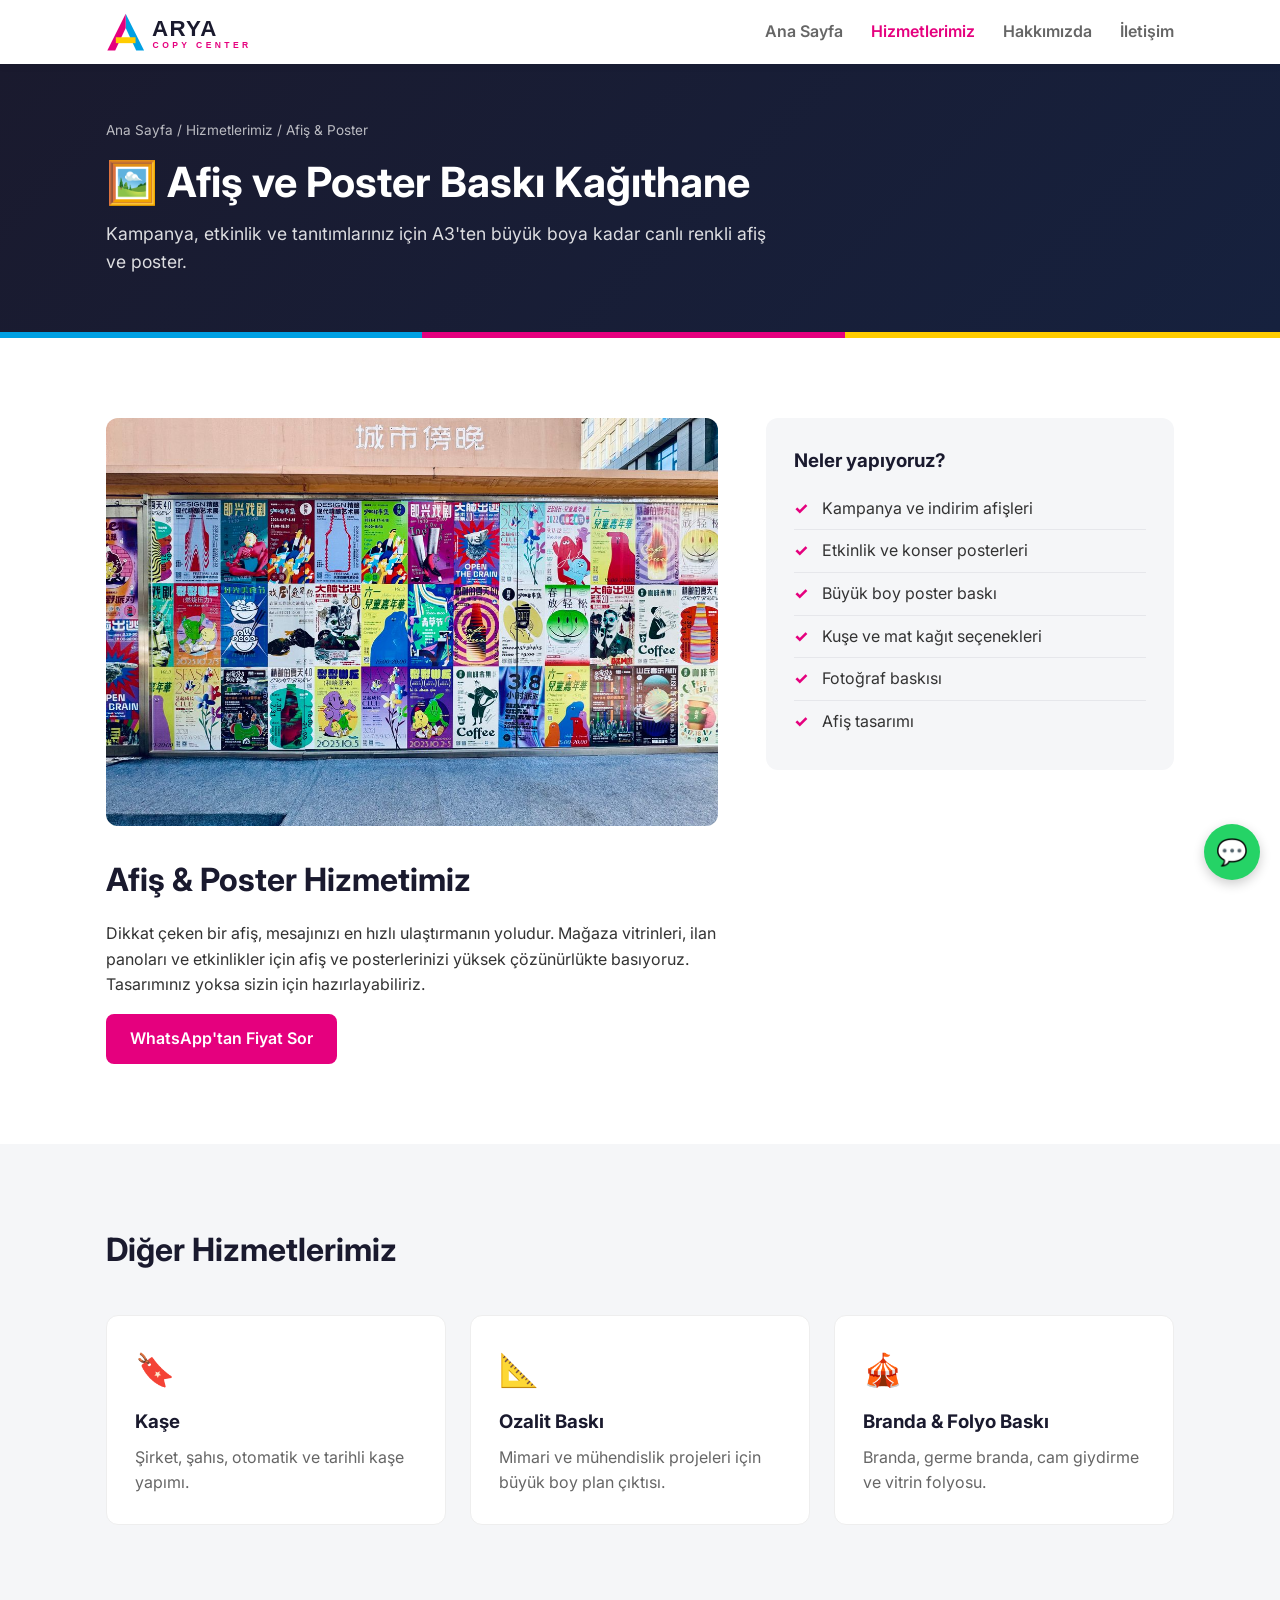
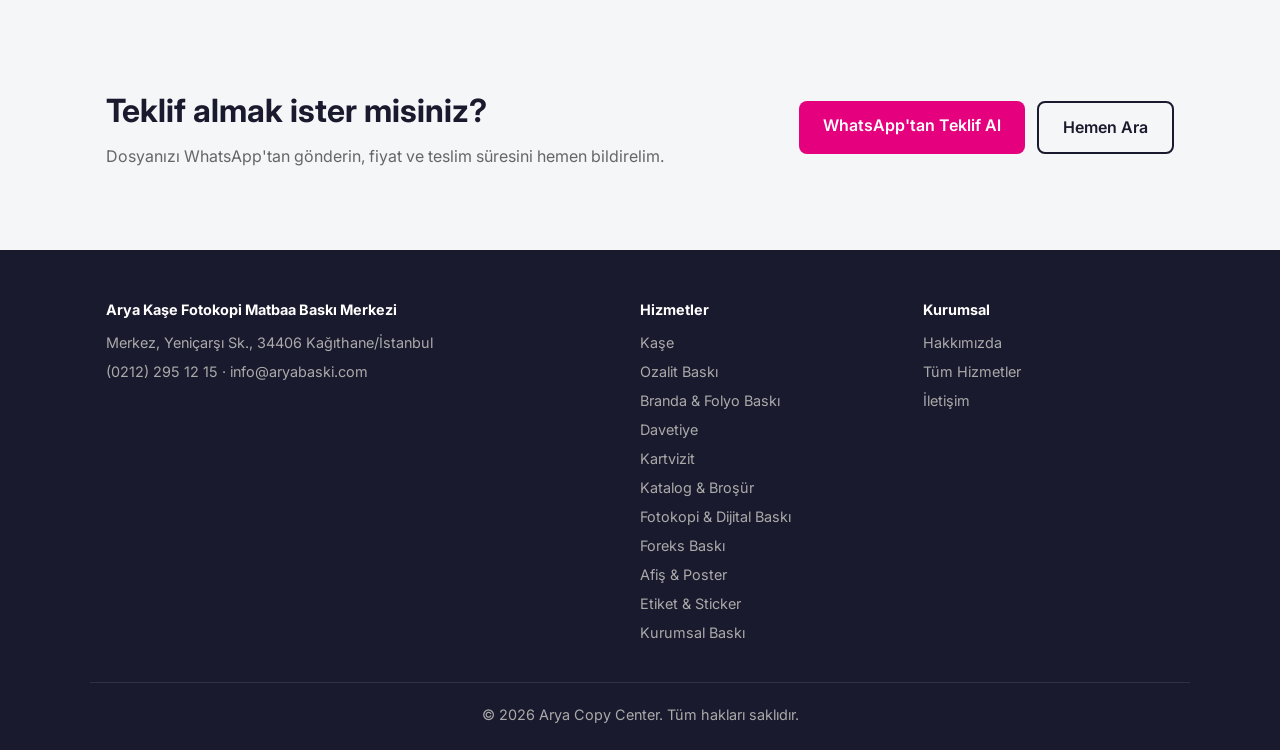
==== afis-poster.html @ 952efda9 "Tüm hizmetlere detay sayfası ve fotoğraf eklendi Co-Authored-By: Claude Opus 5.5 <noreply@anthropic." ====
<!doctype html>
<html lang="tr">
<head>
  <meta charset="utf-8">
  <meta name="viewport" content="width=device-width, initial-scale=1">
  <title>Afiş ve Poster Baskı Kağıthane | Arya Kaşe Fotokopi Matbaa Baskı Merkezi</title>
  <meta name="description" content="Kampanya, etkinlik ve tanıtımlarınız için A3'ten büyük boya kadar canlı renkli afiş ve poster. ☎ 0212 295 12 15">
  <link rel="canonical" href="https://aryacopy.com/afis-poster">
  <meta property="og:type" content="website">
  <meta property="og:locale" content="tr_TR">
  <meta property="og:site_name" content="Arya Kaşe Fotokopi Matbaa Baskı Merkezi">
  <meta property="og:title" content="Afiş ve Poster Baskı Kağıthane | Arya Kaşe Fotokopi Matbaa Baskı Merkezi">
  <meta property="og:description" content="Kampanya, etkinlik ve tanıtımlarınız için A3'ten büyük boya kadar canlı renkli afiş ve poster. ☎ 0212 295 12 15">
  <meta property="og:url" content="https://aryacopy.com/afis-poster">
  <meta property="og:image" content="https://aryacopy.com/img/hizmet/afis-poster.jpg">
  <link rel="preconnect" href="https://fonts.googleapis.com">
  <link href="https://fonts.googleapis.com/css2?family=Inter:wght@400;600;800&display=swap" rel="stylesheet">
  <link rel="icon" href="/img/favicon.svg" type="image/svg+xml">
  <link rel="stylesheet" href="/style.css">
  <script type="application/ld+json">{"@context": "https://schema.org", "@type": "Service", "name": "Afiş ve Poster Baskı Kağıthane", "serviceType": "Afiş & Poster", "description": "Kampanya, etkinlik ve tanıtımlarınız için A3'ten büyük boya kadar canlı renkli afiş ve poster.", "areaServed": "Kağıthane, İstanbul", "image": "https://aryacopy.com/img/hizmet/afis-poster.jpg", "provider": {"@type": "LocalBusiness", "name": "Arya Copy Center", "url": "https://aryacopy.com/", "telephone": "+90-212-295-12-15"}}</script>
  <script type="application/ld+json">{"@context": "https://schema.org", "@type": "BreadcrumbList", "itemListElement": [{"@type": "ListItem", "position": 1, "name": "Ana Sayfa", "item": "https://aryacopy.com/"}, {"@type": "ListItem", "position": 2, "name": "Hizmetlerimiz", "item": "https://aryacopy.com/hizmetler"}, {"@type": "ListItem", "position": 3, "name": "Afiş & Poster", "item": "https://aryacopy.com/afis-poster"}]}</script>
</head>
<body>

  <header class="nav">
    <div class="container nav-inner">
      <a href="/" class="logo"><img src="/img/logo.svg" alt="Arya Kaşe Fotokopi Matbaa Baskı Merkezi" width="210" height="45"></a>
      <nav>
        <a href="/">Ana Sayfa</a>
        <a href="/hizmetler" class="active">Hizmetlerimiz</a>
        <a href="/hakkimizda">Hakkımızda</a>
        <a href="/iletisim">İletişim</a>
      </nav>
    </div>
  </header>

  <section class="page-hero">
    <div class="container">
      <nav class="crumbs"><a href="/">Ana Sayfa</a> / <a href="/hizmetler">Hizmetlerimiz</a> / <span>Afiş & Poster</span></nav>
      <h1>🖼️ Afiş ve Poster Baskı Kağıthane</h1>
      <p>Kampanya, etkinlik ve tanıtımlarınız için A3'ten büyük boya kadar canlı renkli afiş ve poster.</p>
    </div>
  </section>

  <section class="section">
    <div class="container detail">
      <div class="prose">
        <img class="detail-img" src="/img/hizmet/afis-poster.jpg" alt="Afiş ve Poster Baskı Kağıthane" width="1200" height="800">
        <h2>Afiş & Poster Hizmetimiz</h2>
        <p>Dikkat çeken bir afiş, mesajınızı en hızlı ulaştırmanın yoludur. Mağaza vitrinleri, ilan panoları ve etkinlikler için afiş ve posterlerinizi yüksek çözünürlükte basıyoruz. Tasarımınız yoksa sizin için hazırlayabiliriz.</p>
        <a class="btn btn-primary" href="https://wa.me/902122951215?text=Merhaba%2C%20baski%20icin%20teklif%20almak%20istiyorum." target="_blank" rel="noopener">WhatsApp'tan Fiyat Sor</a>
      </div>
      <div class="checklist">
        <h3>Neler yapıyoruz?</h3>
        <ul>
          <li>Kampanya ve indirim afişleri</li>
          <li>Etkinlik ve konser posterleri</li>
          <li>Büyük boy poster baskı</li>
          <li>Kuşe ve mat kağıt seçenekleri</li>
          <li>Fotoğraf baskısı</li>
          <li>Afiş tasarımı</li>
        </ul>
      </div>
    </div>
  </section>

  <section class="section section-alt">
    <div class="container">
      <h2>Diğer Hizmetlerimiz</h2>
      <div class="grid">
        <a class="card card-link" href="/kase"><div class="icon">🔖</div><h3>Kaşe</h3><p>Şirket, şahıs, otomatik ve tarihli kaşe yapımı.</p></a>
        <a class="card card-link" href="/ozalit-baski"><div class="icon">📐</div><h3>Ozalit Baskı</h3><p>Mimari ve mühendislik projeleri için büyük boy plan çıktısı.</p></a>
        <a class="card card-link" href="/branda-folyo-baski"><div class="icon">🎪</div><h3>Branda & Folyo Baskı</h3><p>Branda, germe branda, cam giydirme ve vitrin folyosu.</p></a>
      </div>
    </div>
  </section>

  <section class="section cta">
    <div class="container cta-inner">
      <div>
        <h2>Teklif almak ister misiniz?</h2>
        <p>Dosyanızı WhatsApp'tan gönderin, fiyat ve teslim süresini hemen bildirelim.</p>
      </div>
      <div class="hero-buttons">
        <a class="btn btn-primary" href="https://wa.me/902122951215?text=Merhaba%2C%20baski%20icin%20teklif%20almak%20istiyorum." target="_blank" rel="noopener">WhatsApp'tan Teklif Al</a>
        <a class="btn btn-outline-dark" href="tel:+902122951215">Hemen Ara</a>
      </div>
    </div>
  </section>

  <footer class="footer">
    <div class="container footer-grid">
      <div>
        <strong>Arya Kaşe Fotokopi Matbaa Baskı Merkezi</strong>
        <p>Merkez, Yeniçarşı Sk., 34406 Kağıthane/İstanbul</p>
        <p><a href="tel:+902122951215">(0212) 295 12 15</a> · <a href="mailto:info@aryabaski.com">info@aryabaski.com</a></p>
      </div>
      <div>
        <strong>Hizmetler</strong>
        <ul>
          <li><a href="/kase">Kaşe</a></li>
          <li><a href="/ozalit-baski">Ozalit Baskı</a></li>
          <li><a href="/branda-folyo-baski">Branda & Folyo Baskı</a></li>
          <li><a href="/davetiye">Davetiye</a></li>
          <li><a href="/kartvizit">Kartvizit</a></li>
          <li><a href="/katalog-brosur">Katalog & Broşür</a></li>
          <li><a href="/fotokopi-dijital-baski">Fotokopi & Dijital Baskı</a></li>
          <li><a href="/foreks-baski">Foreks Baskı</a></li>
          <li><a href="/afis-poster">Afiş & Poster</a></li>
          <li><a href="/etiket-sticker">Etiket & Sticker</a></li>
          <li><a href="/kurumsal-baski">Kurumsal Baskı</a></li>
        </ul>
      </div>
      <div>
        <strong>Kurumsal</strong>
        <ul>
          <li><a href="/hakkimizda">Hakkımızda</a></li>
          <li><a href="/hizmetler">Tüm Hizmetler</a></li>
          <li><a href="/iletisim">İletişim</a></li>
        </ul>
      </div>
    </div>
    <div class="container footer-copy">© <span id="yil"></span> Arya Copy Center. Tüm hakları saklıdır.</div>
  </footer>

  <a class="wa-float" href="https://wa.me/902122951215" target="_blank" rel="noopener" aria-label="WhatsApp">💬</a>

  <script>document.getElementById('yil').textContent = new Date().getFullYear();</script>
</body>
</html>
---- style.css ----
:root {
  --primary: #e5007e;
  --cyan: #00a0e3;
  --yellow: #ffcc00;
  --dark: #1a1a2e;
  --text: #333;
  --muted: #666;
  --bg-alt: #f5f6f8;
  --radius: 12px;
}

* { box-sizing: border-box; margin: 0; padding: 0; }
html { scroll-behavior: smooth; }
body { font-family: 'Inter', system-ui, sans-serif; color: var(--text); line-height: 1.6; background: #fff; }
a { color: inherit; }
.container { max-width: 1100px; margin: 0 auto; padding: 0 16px; }

/* Üst menü */
.nav { position: sticky; top: 0; background: #fff; box-shadow: 0 2px 8px rgba(0,0,0,.06); z-index: 10; }
.nav-inner { display: flex; justify-content: space-between; align-items: center; height: 64px; }
.logo img { display: block; height: 42px; width: auto; }
.nav nav a { margin-left: 24px; text-decoration: none; font-weight: 600; color: var(--muted); }
.nav nav a:hover, .nav nav a.active { color: var(--primary); }

/* Giriş */
.hero { background: linear-gradient(90deg, rgba(26,26,46,.92) 0%, rgba(26,26,46,.7) 55%, rgba(26,26,46,.35) 100%), url(img/hero.jpg) center/cover; color: #fff; padding: 96px 0; }
.hero h1 { font-size: clamp(2rem, 5vw, 3.2rem); line-height: 1.15; margin-bottom: 16px; }
.hero p { font-size: 1.15rem; opacity: .85; max-width: 560px; margin-bottom: 32px; }
.hero-buttons { display: flex; gap: 12px; flex-wrap: wrap; }

.btn { display: inline-block; padding: 12px 24px; border-radius: 8px; font-weight: 600; text-decoration: none; transition: .2s; }
.btn-primary { background: var(--primary); color: #fff; }
.btn-primary:hover { background: #b80065; }
.btn-outline { border: 2px solid #fff; color: #fff; }
.btn-outline:hover { background: #fff; color: var(--dark); }

/* Bölümler */
.section { padding: 80px 0; }
.section-alt { background: var(--bg-alt); }
.section h2 { font-size: 2rem; margin-bottom: 40px; color: var(--dark); }

.grid { display: grid; grid-template-columns: repeat(auto-fit, minmax(240px, 1fr)); gap: 24px; }
.card { background: #fff; border: 1px solid #eee; border-radius: var(--radius); padding: 28px; transition: .2s; }
.card:hover { transform: translateY(-4px); box-shadow: 0 8px 24px rgba(0,0,0,.08); }
.card .icon { font-size: 2rem; margin-bottom: 12px; }
.card h3, .feature h3 { margin-bottom: 8px; color: var(--dark); }
.card p, .feature p { color: var(--muted); }
.feature { background: #fff; border-radius: var(--radius); padding: 28px; }

/* İletişim */
.contact { display: grid; grid-template-columns: 1fr 1fr; gap: 40px; align-items: start; }
.contact p { margin-bottom: 12px; }
.contact .btn { margin-top: 12px; }
.map iframe, .map-placeholder { width: 100%; height: 320px; border: 0; border-radius: var(--radius); }
.map-placeholder { background: var(--bg-alt); display: flex; align-items: center; justify-content: center; color: var(--muted); }

/* Galeri */
.gallery { display: grid; grid-template-columns: repeat(auto-fit, minmax(240px, 1fr)); gap: 16px; }
.gallery figure { position: relative; margin: 0; border-radius: var(--radius); overflow: hidden; }
.gallery img { width: 100%; height: 260px; object-fit: cover; display: block; transition: transform .3s; }
.gallery figure:hover img { transform: scale(1.04); }
.gallery figcaption { position: absolute; left: 0; right: 0; bottom: 0; padding: 32px 16px 14px; color: #fff; font-weight: 600; background: linear-gradient(transparent, rgba(26,26,46,.85)); }

/* CMYK şerit */
.hero { border-bottom: 6px solid; border-image: linear-gradient(90deg, var(--cyan) 0 33%, var(--primary) 33% 66%, var(--yellow) 66%) 1; }

.footer { background: var(--dark); color: #aaa; padding: 48px 0 24px; font-size: .9rem; }
.footer a { text-decoration: none; }
.footer a:hover { color: #fff; }
.footer strong { color: #fff; display: block; margin-bottom: 10px; }
.footer p { margin-bottom: 6px; }
.footer ul { list-style: none; }
.footer li { margin-bottom: 6px; }
.footer-grid { display: grid; grid-template-columns: 2fr 1fr 1fr; gap: 32px; }
.footer-copy { border-top: 1px solid rgba(255,255,255,.1); margin-top: 32px; padding-top: 20px; text-align: center; }

/* Giriş üst yazı */
.eyebrow { font-size: .85rem !important; font-weight: 600; letter-spacing: 2px; text-transform: uppercase; color: var(--yellow); opacity: 1 !important; margin-bottom: 12px !important; }

/* Tıklanabilir hizmet kartı */
.card-link { display: block; text-decoration: none; color: inherit; }
.card-link .more { display: inline-block; margin-top: 12px; color: var(--primary); font-weight: 600; font-size: .9rem; }

/* Alt sayfa başlığı */
.page-hero { background: linear-gradient(135deg, var(--dark), #16213e); color: #fff; padding: 56px 0; border-bottom: 6px solid; border-image: linear-gradient(90deg, var(--cyan) 0 33%, var(--primary) 33% 66%, var(--yellow) 66%) 1; }
.page-hero h1 { font-size: clamp(1.8rem, 4vw, 2.6rem); line-height: 1.2; margin-bottom: 12px; }
.page-hero p { opacity: .85; max-width: 680px; font-size: 1.1rem; }
.crumbs { font-size: .85rem; opacity: .7; margin-bottom: 16px; }
.crumbs a { text-decoration: none; }
.crumbs a:hover { text-decoration: underline; }

/* Detay sayfası */
.prose p { margin-bottom: 16px; max-width: 720px; }
.prose h2 { margin-bottom: 16px !important; }
.prose .grid { margin-top: 32px; }
.detail { display: grid; grid-template-columns: 3fr 2fr; gap: 48px; align-items: start; }
.checklist { background: var(--bg-alt); border-radius: var(--radius); padding: 28px; }
.checklist h3 { margin-bottom: 12px; color: var(--dark); }
.checklist ul { list-style: none; }
.checklist li { padding: 8px 0 8px 28px; position: relative; border-bottom: 1px solid #e6e7eb; }
.checklist li:last-child { border-bottom: 0; }
.checklist li::before { content: "✓"; position: absolute; left: 0; color: var(--primary); font-weight: 800; }

/* Teklif bandı */
.cta { background: var(--bg-alt); }
.cta-inner { display: flex; justify-content: space-between; align-items: center; gap: 24px; flex-wrap: wrap; }
.cta h2 { margin-bottom: 8px !important; }
.cta p { color: var(--muted); }
.btn-outline-dark { border: 2px solid var(--dark); color: var(--dark); }
.btn-outline-dark:hover { background: var(--dark); color: #fff; }

/* Sabit WhatsApp butonu */
.wa-float { position: fixed; right: 20px; bottom: 20px; width: 56px; height: 56px; border-radius: 50%; background: #25d366; display: flex; align-items: center; justify-content: center; font-size: 1.6rem; text-decoration: none; box-shadow: 0 4px 12px rgba(0,0,0,.2); }

/* Mobil */
@media (max-width: 720px) {
  .nav-inner { flex-direction: column; height: auto; padding: 10px 16px; gap: 6px; }
  .nav nav { display: flex; gap: 16px; overflow-x: auto; max-width: 100%; }
  .nav nav a { margin-left: 0; white-space: nowrap; font-size: .9rem; }
  .footer-grid, .detail { grid-template-columns: 1fr; }
  .hero { padding: 64px 0; }
  .contact { grid-template-columns: 1fr; }
  .section { padding: 56px 0; }
}

/* Hizmet fotoğrafı */
.detail-img { width: 100%; height: auto; aspect-ratio: 3 / 2; object-fit: cover; border-radius: var(--radius); margin-bottom: 28px; display: block; }
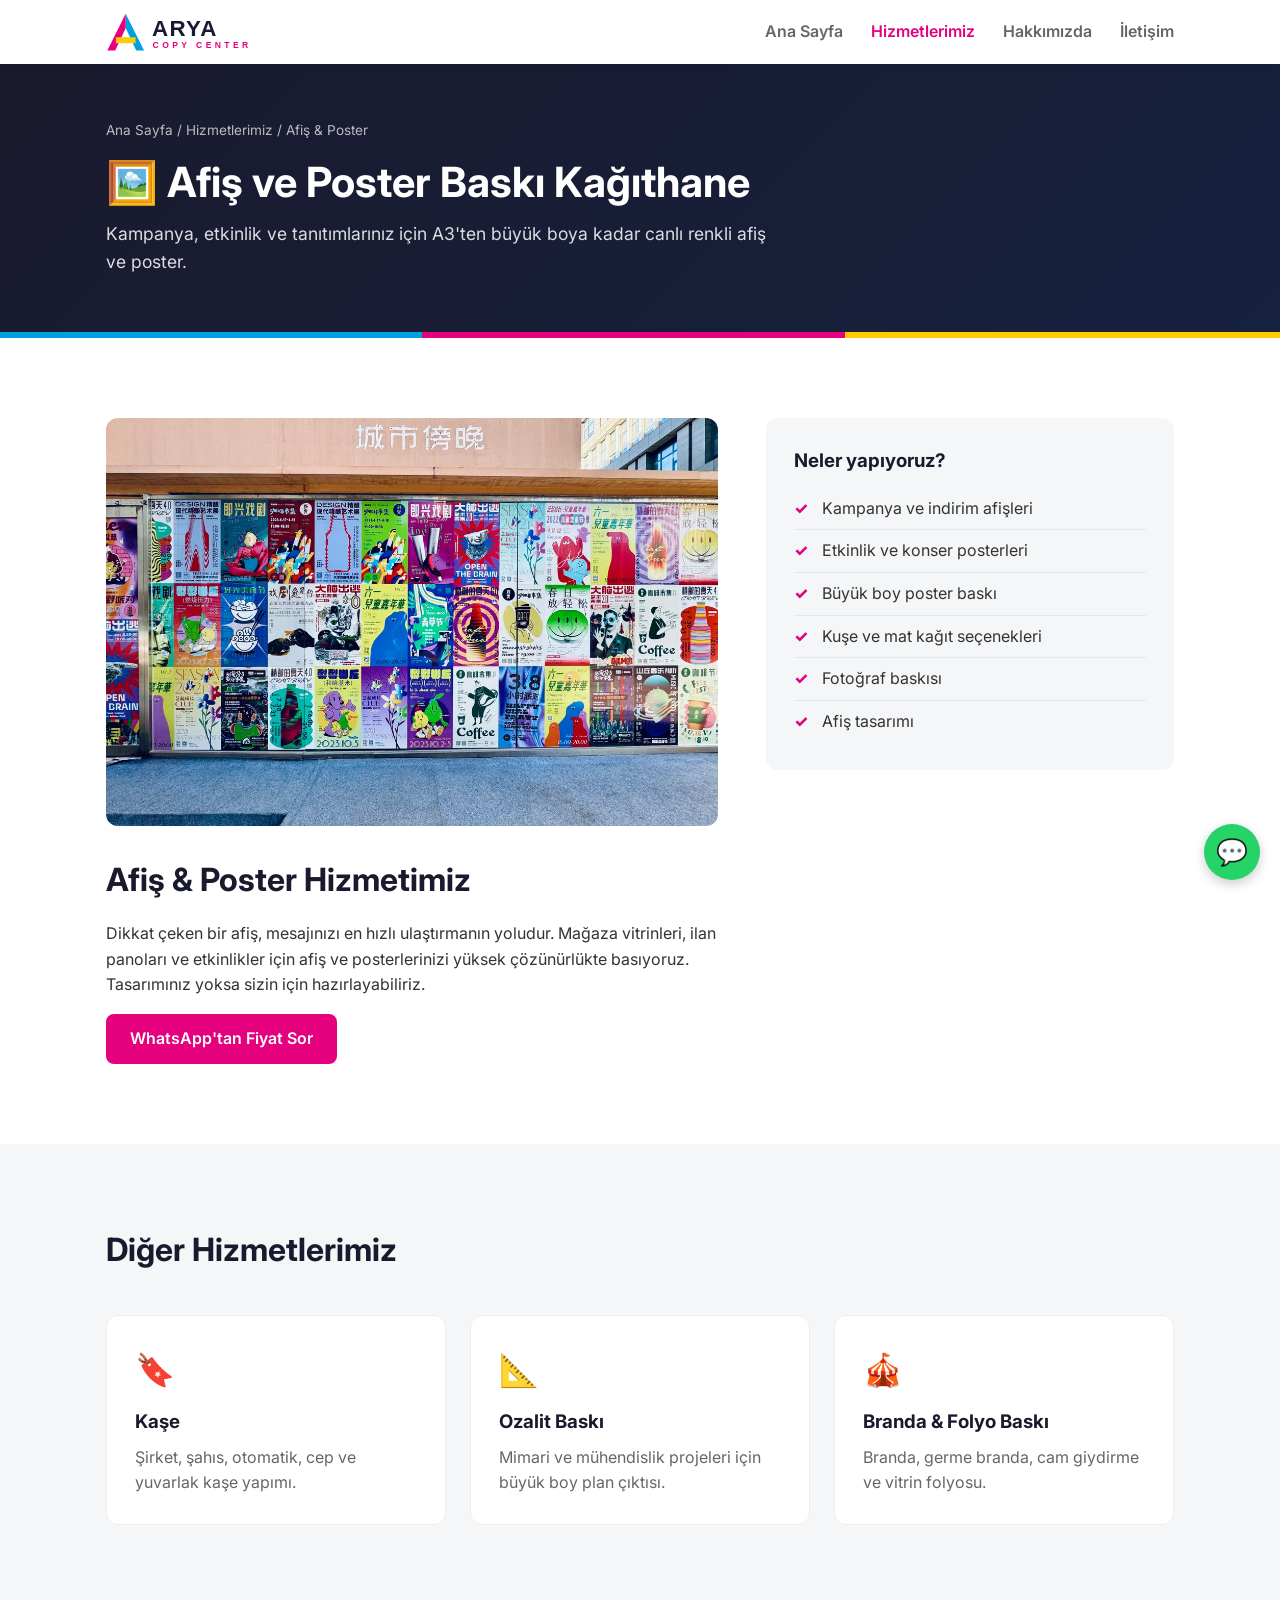
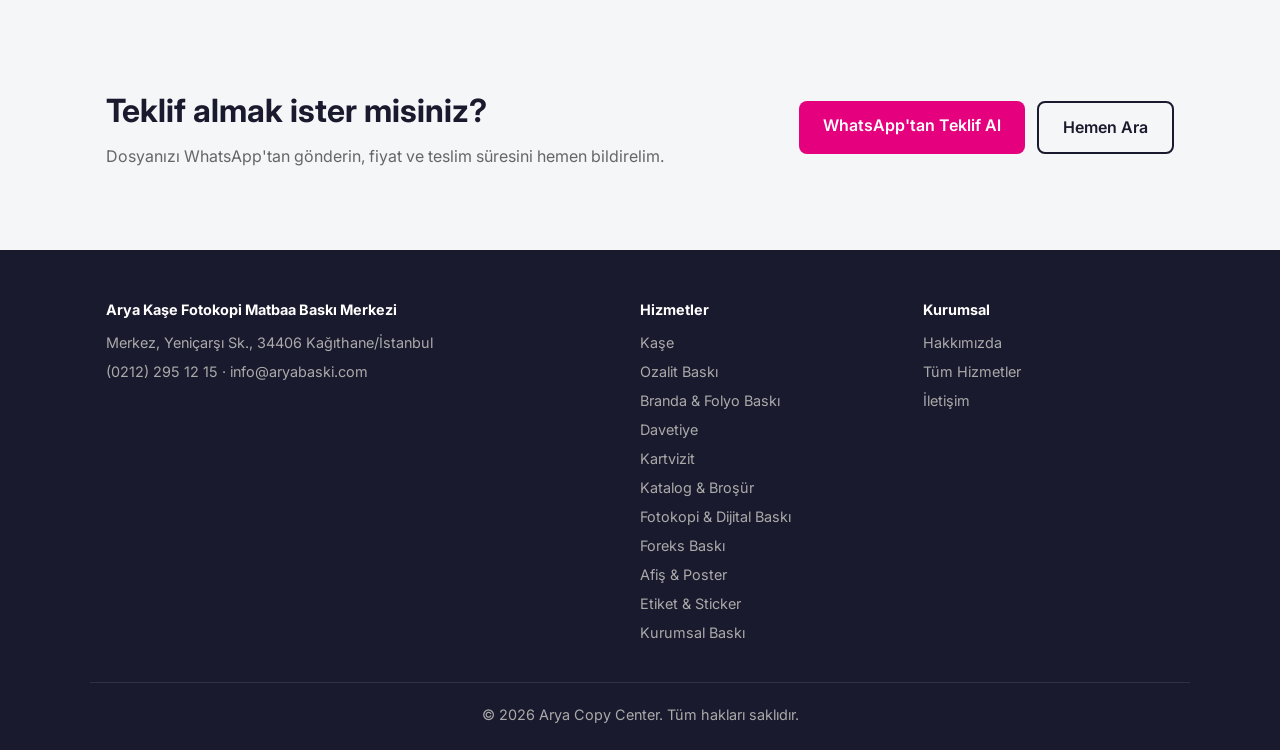
==== commit 5cf5a5c6: "Kaşe: yuvarlak kaşe eklendi Co-Authored-By: Claude Opus 5.5 <noreply@anthropic.com>" ====
--- a/afis-poster.html
+++ b/afis-poster.html
@@ -68,7 +68,7 @@
     <div class="container">
       <h2>Diğer Hizmetlerimiz</h2>
       <div class="grid">
-        <a class="card card-link" href="/kase"><div class="icon">🔖</div><h3>Kaşe</h3><p>Şirket, şahıs, otomatik ve tarihli kaşe yapımı.</p></a>
+        <a class="card card-link" href="/kase"><div class="icon">🔖</div><h3>Kaşe</h3><p>Şirket, şahıs, otomatik, cep ve yuvarlak kaşe yapımı.</p></a>
         <a class="card card-link" href="/ozalit-baski"><div class="icon">📐</div><h3>Ozalit Baskı</h3><p>Mimari ve mühendislik projeleri için büyük boy plan çıktısı.</p></a>
         <a class="card card-link" href="/branda-folyo-baski"><div class="icon">🎪</div><h3>Branda & Folyo Baskı</h3><p>Branda, germe branda, cam giydirme ve vitrin folyosu.</p></a>
       </div>
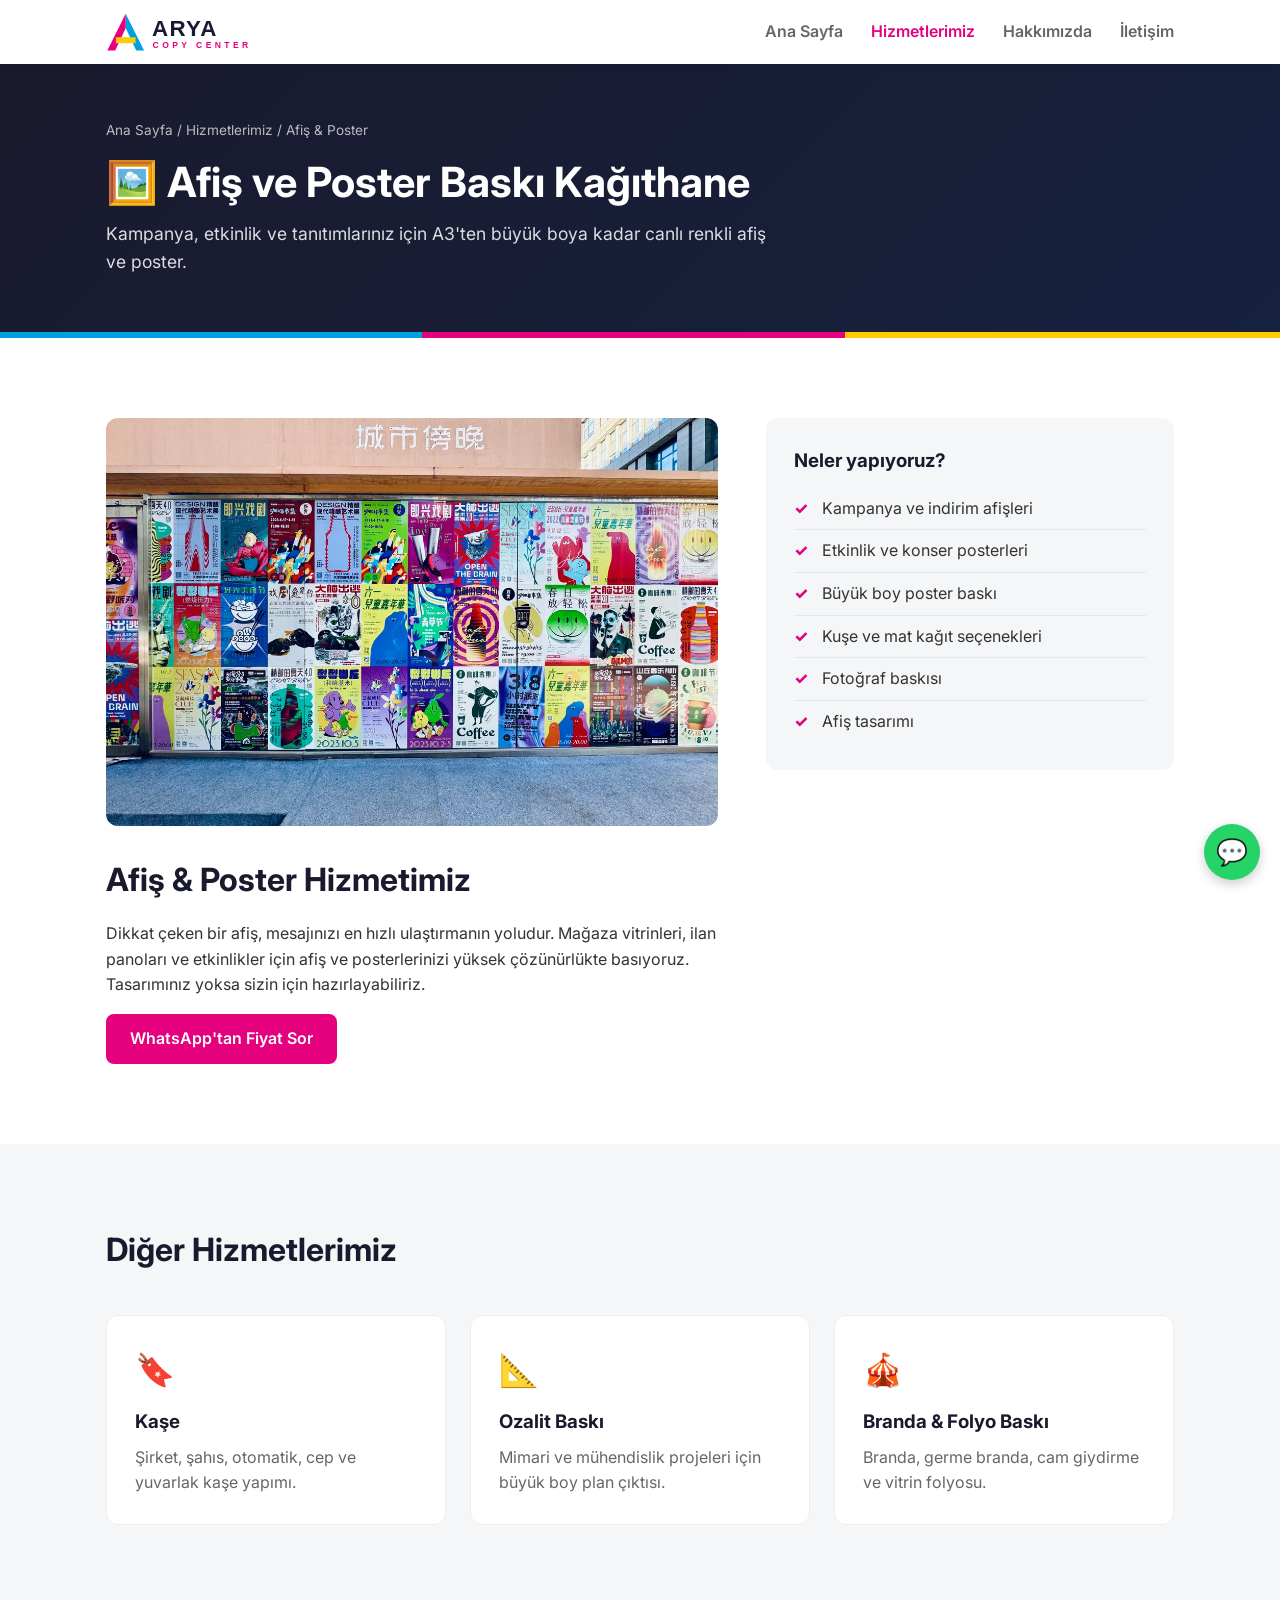
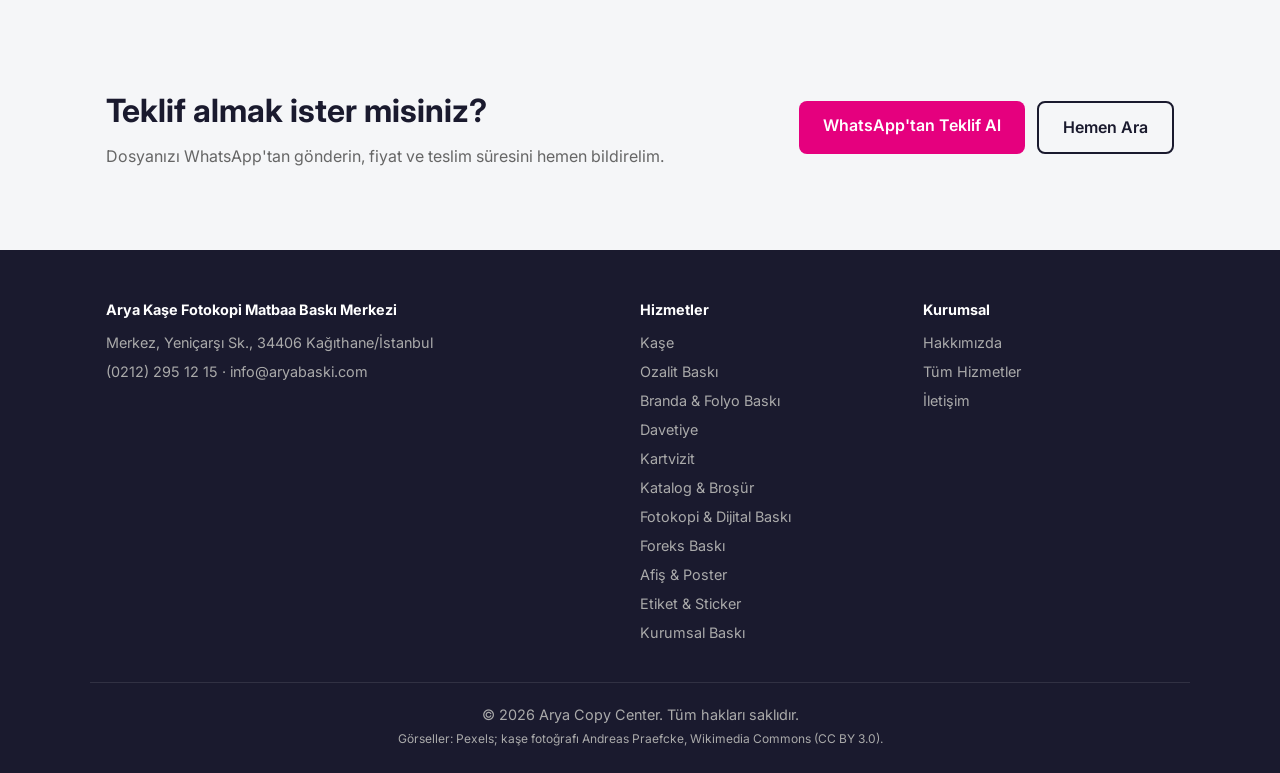
==== commit 584a6038: "Kaşe: otomatik/cep/yuvarlak kaşe fotoğrafı (Wikimedia, CC BY 3.0, kaynak gösterildi) Co-Authored-By:" ====
--- a/afis-poster.html
+++ b/afis-poster.html
@@ -45,7 +45,7 @@
   <section class="section">
     <div class="container detail">
       <div class="prose">
-        <img class="detail-img" src="/img/hizmet/afis-poster.jpg" alt="Afiş ve Poster Baskı Kağıthane" width="1200" height="800">
+        <figure class="detail-fig"><img class="detail-img" src="/img/hizmet/afis-poster.jpg" alt="Afiş ve Poster Baskı Kağıthane" width="1200" height="800"></figure>
         <h2>Afiş & Poster Hizmetimiz</h2>
         <p>Dikkat çeken bir afiş, mesajınızı en hızlı ulaştırmanın yoludur. Mağaza vitrinleri, ilan panoları ve etkinlikler için afiş ve posterlerinizi yüksek çözünürlükte basıyoruz. Tasarımınız yoksa sizin için hazırlayabiliriz.</p>
         <a class="btn btn-primary" href="https://wa.me/902122951215?text=Merhaba%2C%20baski%20icin%20teklif%20almak%20istiyorum." target="_blank" rel="noopener">WhatsApp'tan Fiyat Sor</a>
@@ -120,7 +120,7 @@
         </ul>
       </div>
     </div>
-    <div class="container footer-copy">© <span id="yil"></span> Arya Copy Center. Tüm hakları saklıdır.</div>
+    <div class="container footer-copy">© <span id="yil"></span> Arya Copy Center. Tüm hakları saklıdır.<br><small>Görseller: Pexels; kaşe fotoğrafı Andreas Praefcke, <a href="https://commons.wikimedia.org/wiki/File:Verschiedene_Stempel.jpg" target="_blank" rel="noopener">Wikimedia Commons</a> (<a href="https://creativecommons.org/licenses/by/3.0/" target="_blank" rel="noopener">CC BY 3.0</a>).</small></div>
   </footer>
 
   <a class="wa-float" href="https://wa.me/902122951215" target="_blank" rel="noopener" aria-label="WhatsApp">💬</a>
--- a/style.css
+++ b/style.css
@@ -23,7 +23,7 @@
 .nav nav a:hover, .nav nav a.active { color: var(--primary); }
 
 /* Giriş */
-.hero { background: linear-gradient(90deg, rgba(26,26,46,.92) 0%, rgba(26,26,46,.7) 55%, rgba(26,26,46,.35) 100%), url(img/hero.jpg) center/cover; color: #fff; padding: 96px 0; }
+.hero { background: linear-gradient(90deg, rgba(26,26,46,.92) 0%, rgba(26,26,46,.7) 55%, rgba(26,26,46,.35) 100%), url(img/hero-dijital.jpg) center/cover; color: #fff; padding: 96px 0; }
 .hero h1 { font-size: clamp(2rem, 5vw, 3.2rem); line-height: 1.15; margin-bottom: 16px; }
 .hero p { font-size: 1.15rem; opacity: .85; max-width: 560px; margin-bottom: 32px; }
 .hero-buttons { display: flex; gap: 12px; flex-wrap: wrap; }
@@ -125,3 +125,14 @@
 
 /* Hizmet fotoğrafı */
 .detail-img { width: 100%; height: auto; aspect-ratio: 3 / 2; object-fit: cover; border-radius: var(--radius); margin-bottom: 28px; display: block; }
+
+/* Ana sayfa şeritli arka plan: kaşe, dijital baskı, kartvizit, poster, folyo */
+.hero-strips { position: relative; overflow: hidden; background: var(--dark); }
+.hero-strips .strips { position: absolute; inset: 0 -40px; display: flex; gap: 6px; transform: skewX(-8deg); }
+.hero-strips .strips span { flex: 1; background-size: cover; background-position: center; transform: skewX(8deg) scale(1.15); }
+.hero-strips::after { content: ""; position: absolute; inset: 0; background: linear-gradient(90deg, rgba(26,26,46,.88) 0%, rgba(26,26,46,.6) 45%, rgba(26,26,46,.25) 100%); }
+.hero-strips .strips span:nth-child(4) { background-position: center bottom; }
+.hero-strips .container { position: relative; z-index: 1; }
+.detail-fig { margin: 0 0 28px; }
+.detail-fig .detail-img { margin-bottom: 8px; }
+.detail-fig figcaption { font-size: .8rem; color: var(--muted); }
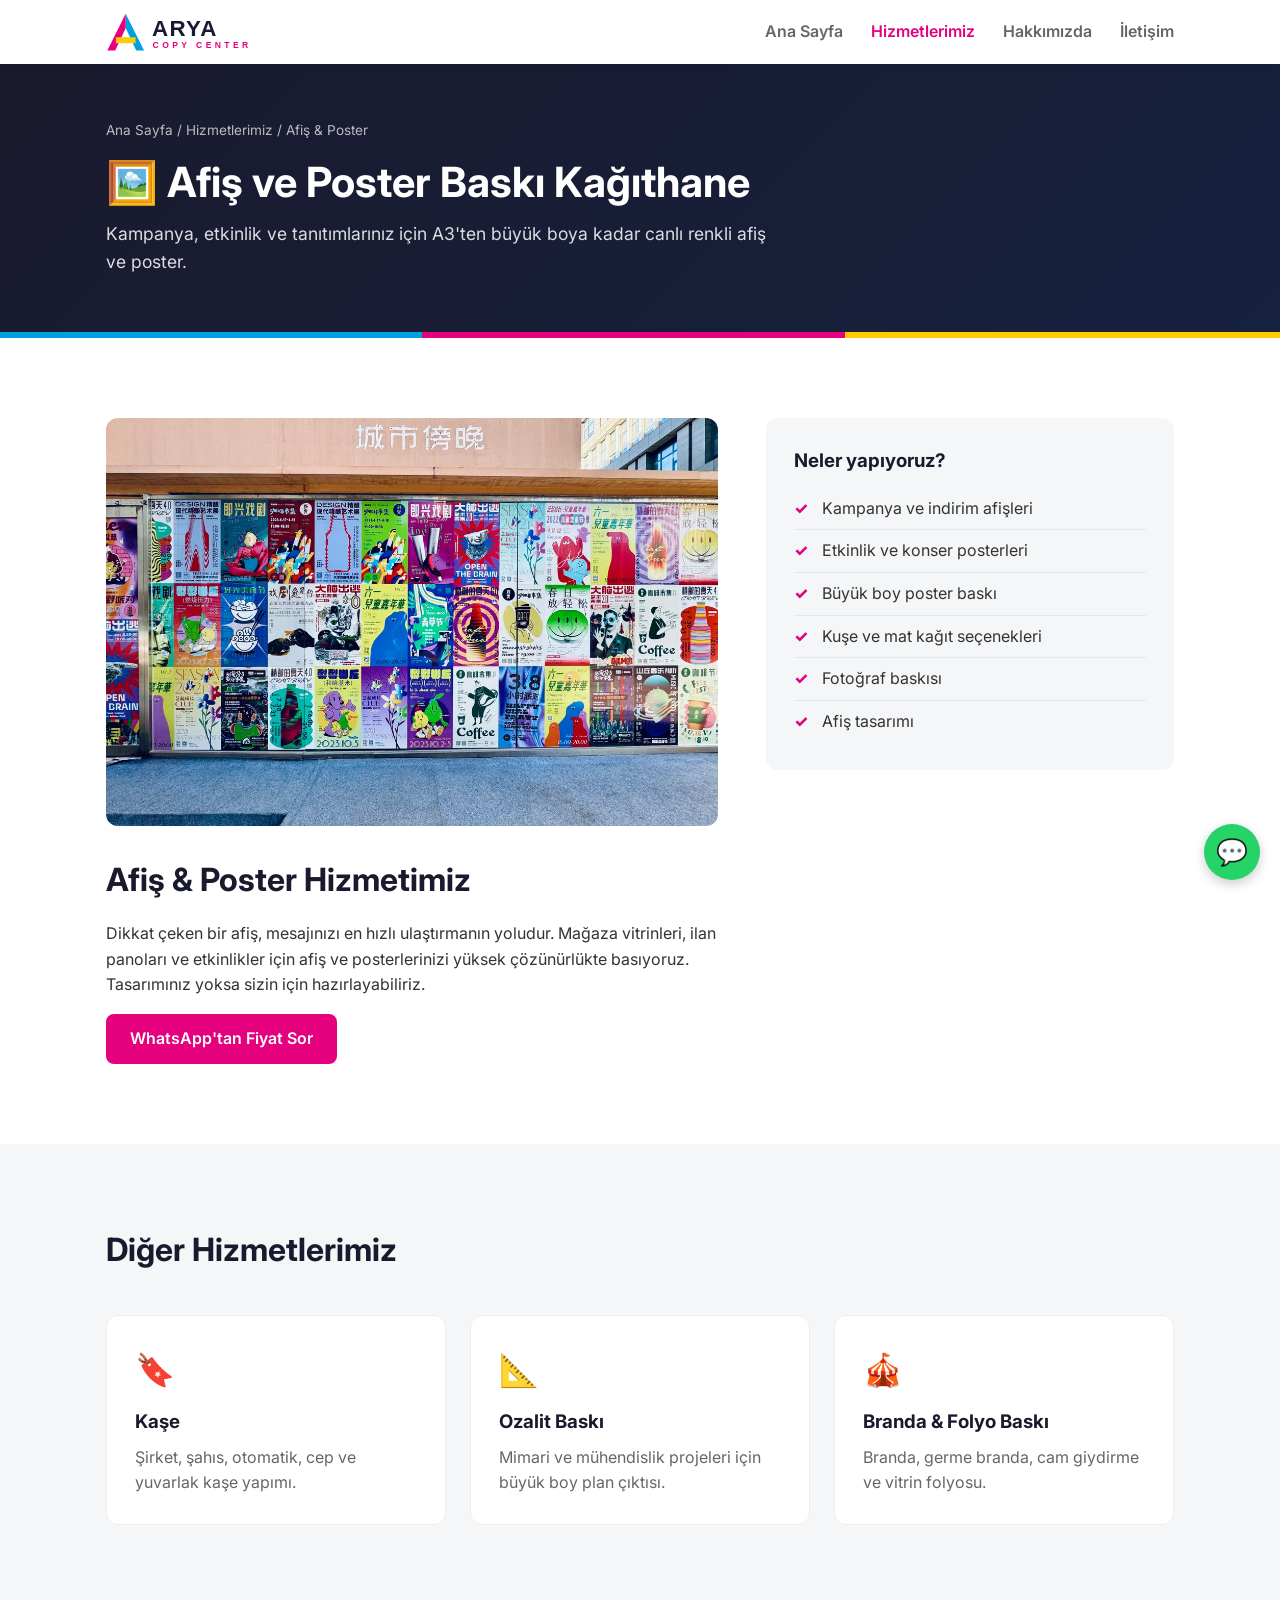
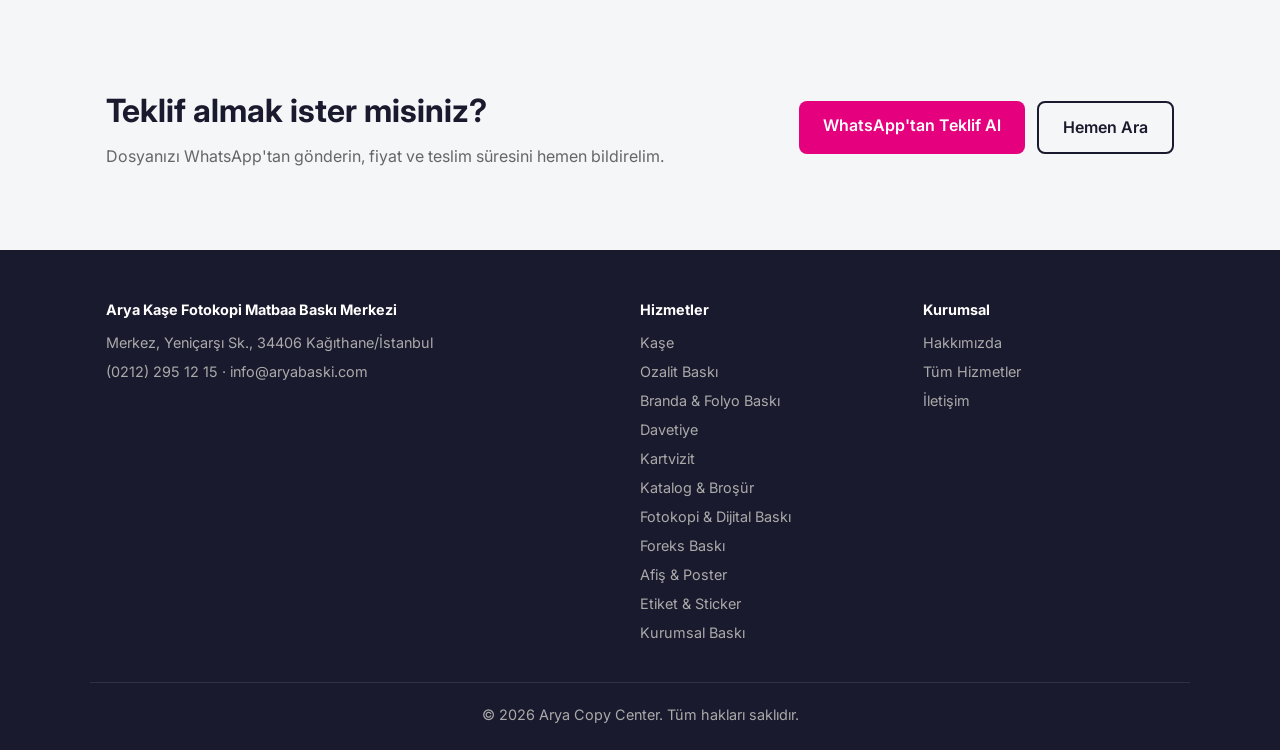
==== commit dcf6f139: "Kaşe görselleri: MobiStamps Print 4313 (kaşe sayfası ve ana sayfa şeridi) Co-Authored-By: Claude Opu" ====
--- a/afis-poster.html
+++ b/afis-poster.html
@@ -120,7 +120,7 @@
         </ul>
       </div>
     </div>
-    <div class="container footer-copy">© <span id="yil"></span> Arya Copy Center. Tüm hakları saklıdır.<br><small>Görseller: Pexels; kaşe fotoğrafı Andreas Praefcke, <a href="https://commons.wikimedia.org/wiki/File:Verschiedene_Stempel.jpg" target="_blank" rel="noopener">Wikimedia Commons</a> (<a href="https://creativecommons.org/licenses/by/3.0/" target="_blank" rel="noopener">CC BY 3.0</a>).</small></div>
+    <div class="container footer-copy">© <span id="yil"></span> Arya Copy Center. Tüm hakları saklıdır.</div>
   </footer>
 
   <a class="wa-float" href="https://wa.me/902122951215" target="_blank" rel="noopener" aria-label="WhatsApp">💬</a>
--- a/style.css
+++ b/style.css
@@ -128,11 +128,13 @@
 
 /* Ana sayfa şeritli arka plan: kaşe, dijital baskı, kartvizit, poster, folyo */
 .hero-strips { position: relative; overflow: hidden; background: var(--dark); }
-.hero-strips .strips { position: absolute; inset: 0 -40px; display: flex; gap: 6px; transform: skewX(-8deg); }
+.hero-strips .strips { position: absolute; inset: 0 -20px; display: flex; gap: 6px; transform: skewX(-8deg); }
 .hero-strips .strips span { flex: 1; background-size: cover; background-position: center; transform: skewX(8deg) scale(1.15); }
-.hero-strips::after { content: ""; position: absolute; inset: 0; background: linear-gradient(90deg, rgba(26,26,46,.88) 0%, rgba(26,26,46,.6) 45%, rgba(26,26,46,.25) 100%); }
+.hero-strips::after { content: ""; position: absolute; inset: 0; background: linear-gradient(90deg, rgba(26,26,46,.72) 0%, rgba(26,26,46,.55) 50%, rgba(26,26,46,.3) 100%); }
+.hero-strips h1, .hero-strips p { text-shadow: 0 2px 12px rgba(0,0,0,.55); }
 .hero-strips .strips span:nth-child(4) { background-position: center bottom; }
 .hero-strips .container { position: relative; z-index: 1; }
 .detail-fig { margin: 0 0 28px; }
 .detail-fig .detail-img { margin-bottom: 8px; }
 .detail-fig figcaption { font-size: .8rem; color: var(--muted); }
+.hero-strips .strips span:nth-child(1) { background-color: #fff; background-repeat: no-repeat; background-size: 80% auto; background-position: 62% center; }
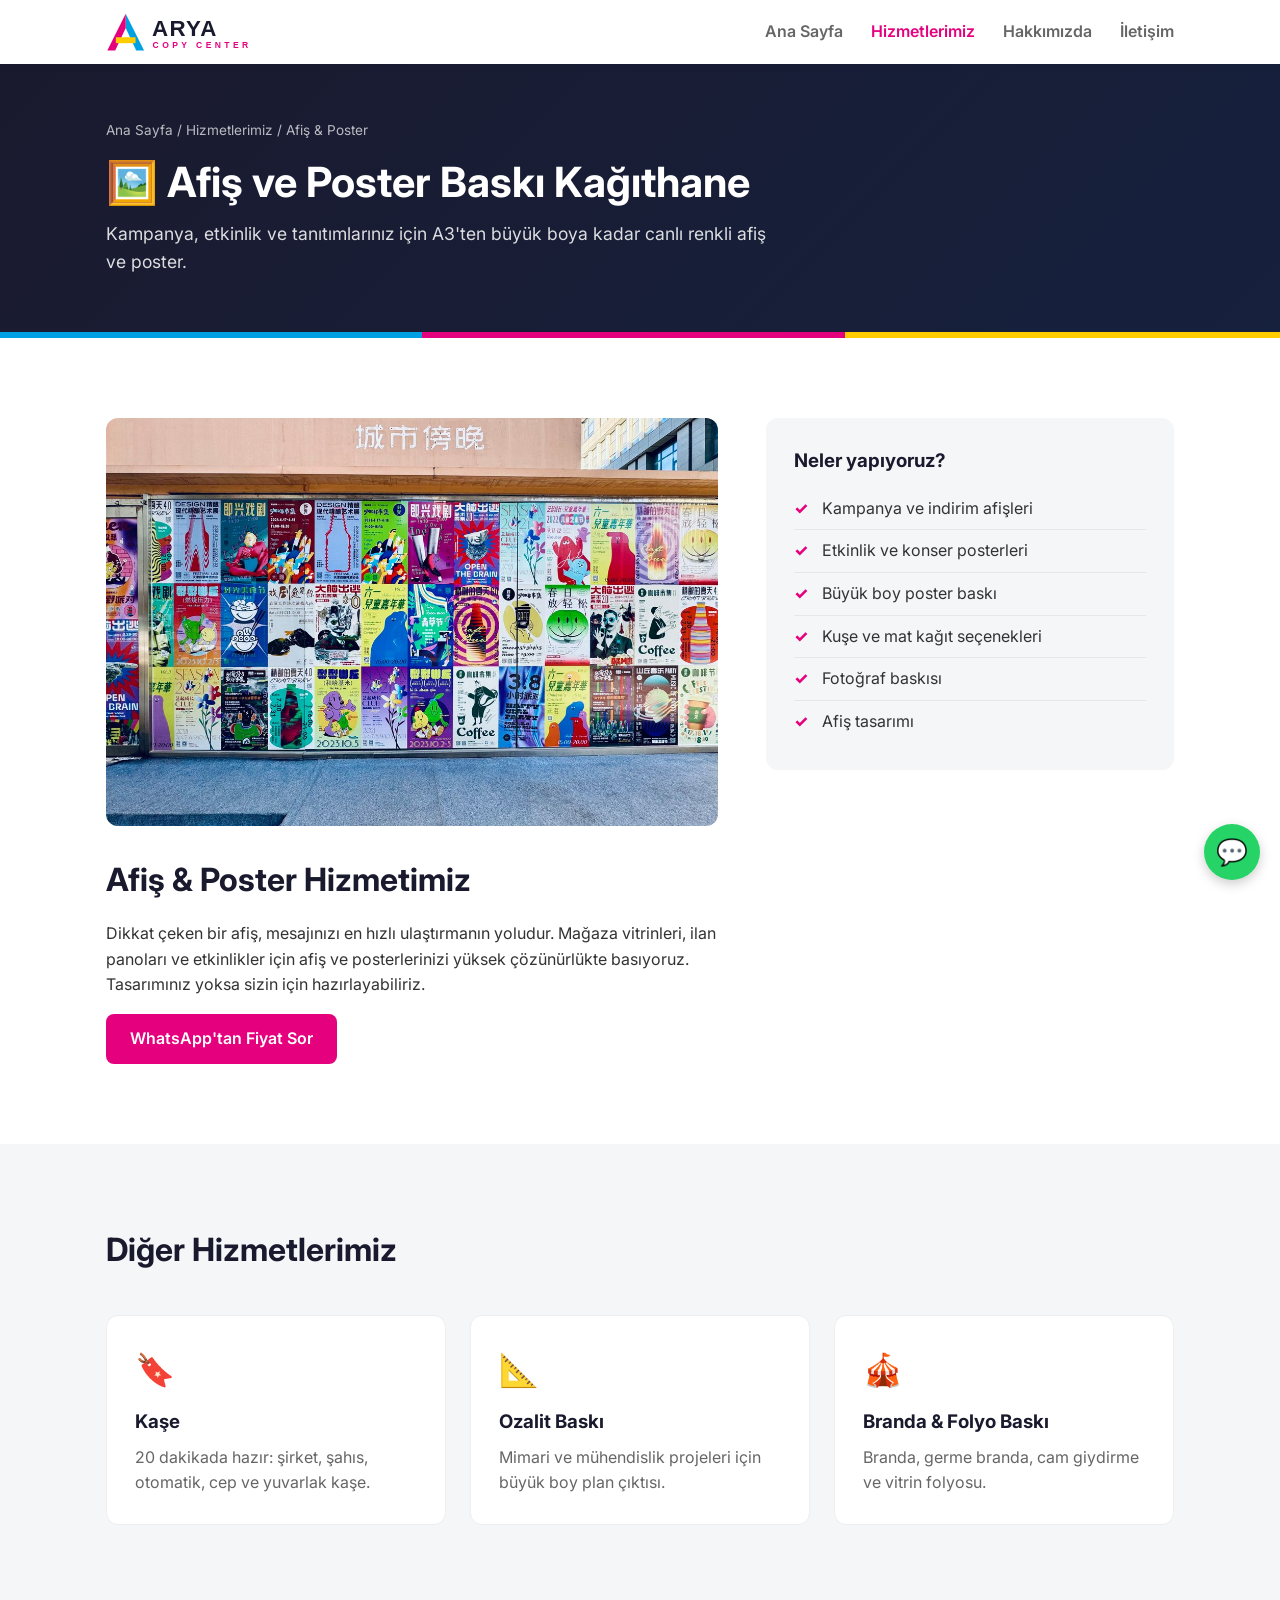
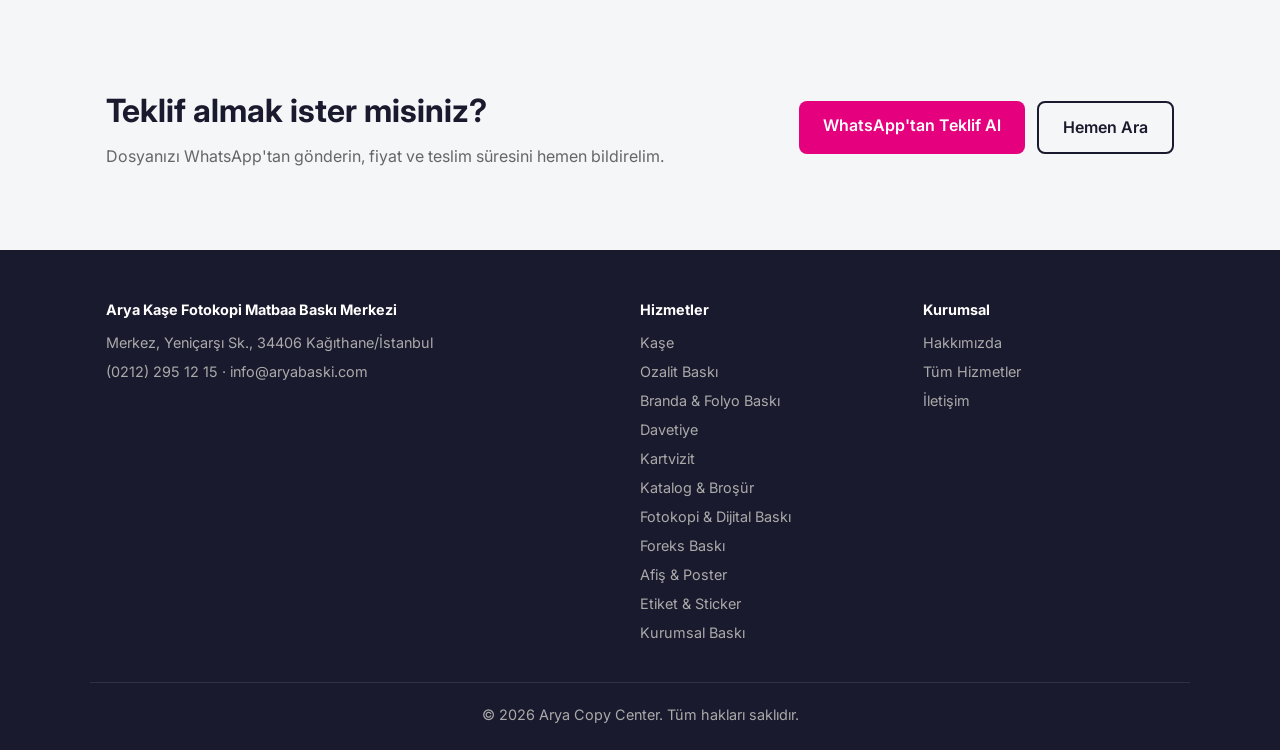
==== commit 45f91bfb: "Kaşe 20 dakikada teslim ve metroya 50 adım bilgisi eklendi Co-Authored-By: Claude Opus 5.5 <noreply@" ====
--- a/afis-poster.html
+++ b/afis-poster.html
@@ -68,7 +68,7 @@
     <div class="container">
       <h2>Diğer Hizmetlerimiz</h2>
       <div class="grid">
-        <a class="card card-link" href="/kase"><div class="icon">🔖</div><h3>Kaşe</h3><p>Şirket, şahıs, otomatik, cep ve yuvarlak kaşe yapımı.</p></a>
+        <a class="card card-link" href="/kase"><div class="icon">🔖</div><h3>Kaşe</h3><p>20 dakikada hazır: şirket, şahıs, otomatik, cep ve yuvarlak kaşe.</p></a>
         <a class="card card-link" href="/ozalit-baski"><div class="icon">📐</div><h3>Ozalit Baskı</h3><p>Mimari ve mühendislik projeleri için büyük boy plan çıktısı.</p></a>
         <a class="card card-link" href="/branda-folyo-baski"><div class="icon">🎪</div><h3>Branda & Folyo Baskı</h3><p>Branda, germe branda, cam giydirme ve vitrin folyosu.</p></a>
       </div>
--- a/style.css
+++ b/style.css
@@ -132,9 +132,8 @@
 .hero-strips .strips span { flex: 1; background-size: cover; background-position: center; transform: skewX(8deg) scale(1.15); }
 .hero-strips::after { content: ""; position: absolute; inset: 0; background: linear-gradient(90deg, rgba(26,26,46,.72) 0%, rgba(26,26,46,.55) 50%, rgba(26,26,46,.3) 100%); }
 .hero-strips h1, .hero-strips p { text-shadow: 0 2px 12px rgba(0,0,0,.55); }
-.hero-strips .strips span:nth-child(4) { background-position: center bottom; }
+.hero-strips .strips span:nth-child(3) { background-position: center bottom; }
 .hero-strips .container { position: relative; z-index: 1; }
 .detail-fig { margin: 0 0 28px; }
 .detail-fig .detail-img { margin-bottom: 8px; }
 .detail-fig figcaption { font-size: .8rem; color: var(--muted); }
-.hero-strips .strips span:nth-child(1) { background-color: #fff; background-repeat: no-repeat; background-size: 80% auto; background-position: 62% center; }
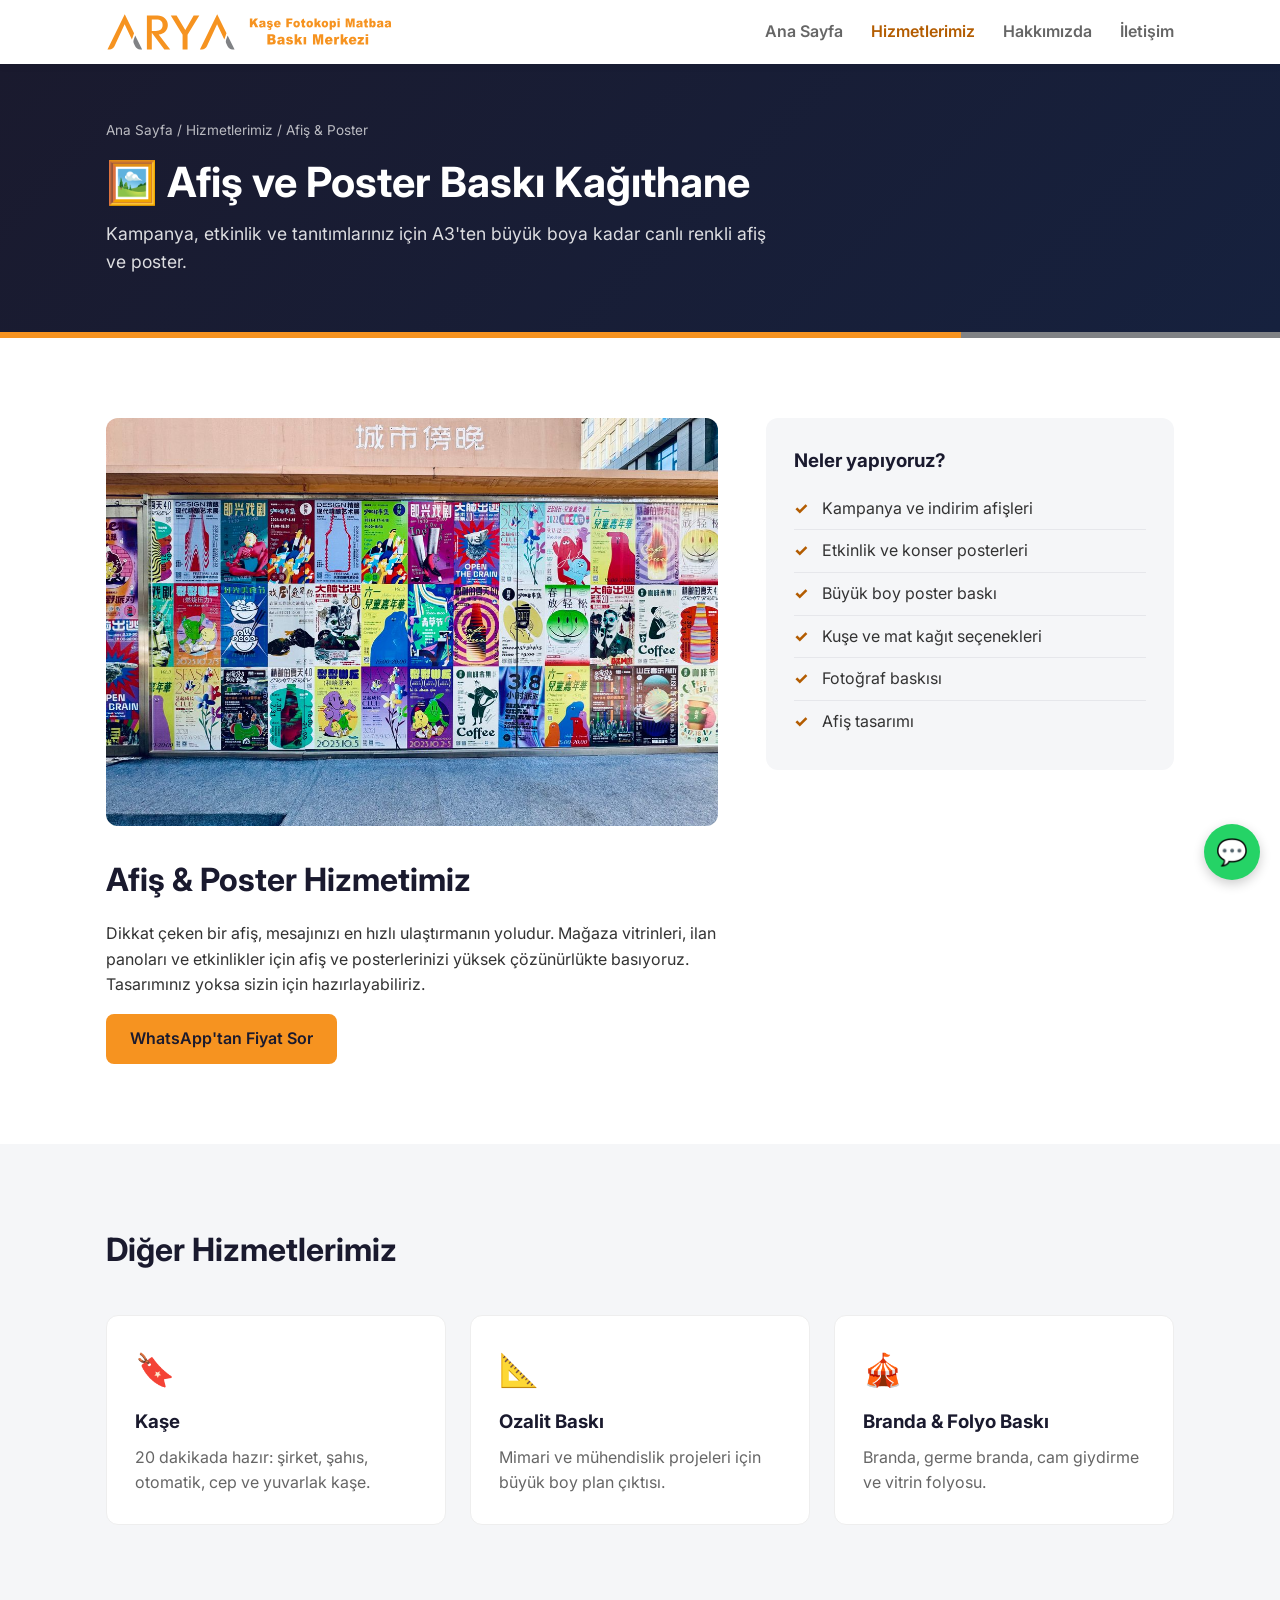
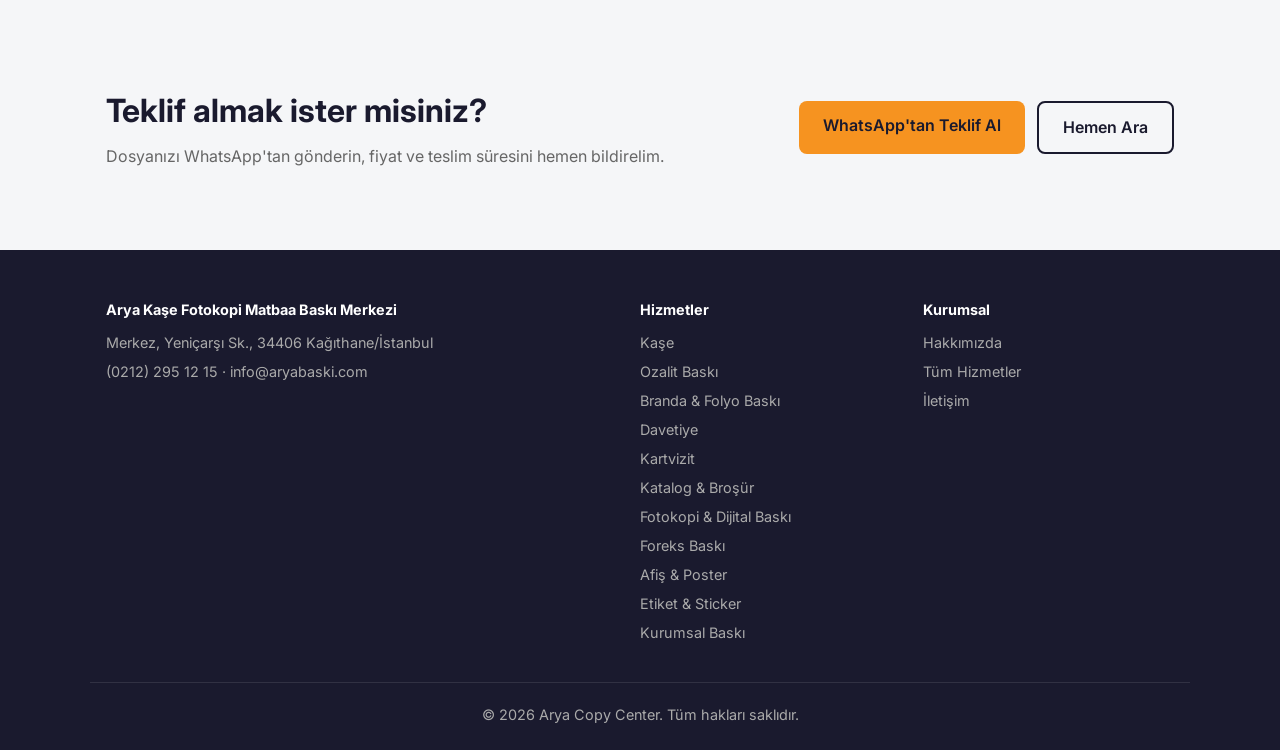
==== commit 01c82f61: "Yeni Arya logosu: üst menü, favicon, yapısal veri; renkler logo turuncusuna uyarlandı Co-Authored-By" ====
--- a/afis-poster.html
+++ b/afis-poster.html
@@ -16,6 +16,7 @@
   <link rel="preconnect" href="https://fonts.googleapis.com">
   <link href="https://fonts.googleapis.com/css2?family=Inter:wght@400;600;800&display=swap" rel="stylesheet">
   <link rel="icon" href="/img/favicon.svg" type="image/svg+xml">
+  <link rel="apple-touch-icon" href="/img/logo.png">
   <link rel="stylesheet" href="/style.css">
   <script type="application/ld+json">{"@context": "https://schema.org", "@type": "Service", "name": "Afiş ve Poster Baskı Kağıthane", "serviceType": "Afiş & Poster", "description": "Kampanya, etkinlik ve tanıtımlarınız için A3'ten büyük boya kadar canlı renkli afiş ve poster.", "areaServed": "Kağıthane, İstanbul", "image": "https://aryacopy.com/img/hizmet/afis-poster.jpg", "provider": {"@type": "LocalBusiness", "name": "Arya Copy Center", "url": "https://aryacopy.com/", "telephone": "+90-212-295-12-15"}}</script>
   <script type="application/ld+json">{"@context": "https://schema.org", "@type": "BreadcrumbList", "itemListElement": [{"@type": "ListItem", "position": 1, "name": "Ana Sayfa", "item": "https://aryacopy.com/"}, {"@type": "ListItem", "position": 2, "name": "Hizmetlerimiz", "item": "https://aryacopy.com/hizmetler"}, {"@type": "ListItem", "position": 3, "name": "Afiş & Poster", "item": "https://aryacopy.com/afis-poster"}]}</script>
@@ -24,7 +25,7 @@
 
   <header class="nav">
     <div class="container nav-inner">
-      <a href="/" class="logo"><img src="/img/logo.svg" alt="Arya Kaşe Fotokopi Matbaa Baskı Merkezi" width="210" height="45"></a>
+      <a href="/" class="logo" aria-label="Arya Kaşe Fotokopi Matbaa Baskı Merkezi — Ana sayfa"><img class="logo-arya" src="/img/logo-arya.svg" alt="Arya" width="132" height="38"><img class="logo-yazi" src="/img/logo-yazi.svg" alt="Kaşe Fotokopi Matbaa Baskı Merkezi" width="148" height="32"></a>
       <nav>
         <a href="/">Ana Sayfa</a>
         <a href="/hizmetler" class="active">Hizmetlerimiz</a>
--- a/style.css
+++ b/style.css
@@ -1,7 +1,7 @@
 :root {
-  --primary: #e5007e;
-  --cyan: #00a0e3;
-  --yellow: #ffcc00;
+  --primary: #f69320;      /* logo turuncusu */
+  --primary-text: #b35c00; /* beyaz üstünde okunur turuncu */
+  --grey: #808285;         /* logo grisi */
   --dark: #1a1a2e;
   --text: #333;
   --muted: #666;
@@ -18,9 +18,12 @@
 /* Üst menü */
 .nav { position: sticky; top: 0; background: #fff; box-shadow: 0 2px 8px rgba(0,0,0,.06); z-index: 10; }
 .nav-inner { display: flex; justify-content: space-between; align-items: center; height: 64px; }
-.logo img { display: block; height: 42px; width: auto; }
+.logo { display: flex; align-items: center; gap: 12px; text-decoration: none; }
+.logo img { display: block; width: auto; }
+.logo .logo-arya { height: 38px; }
+.logo .logo-yazi { height: 32px; }
 .nav nav a { margin-left: 24px; text-decoration: none; font-weight: 600; color: var(--muted); }
-.nav nav a:hover, .nav nav a.active { color: var(--primary); }
+.nav nav a:hover, .nav nav a.active { color: var(--primary-text); }
 
 /* Giriş */
 .hero { background: linear-gradient(90deg, rgba(26,26,46,.92) 0%, rgba(26,26,46,.7) 55%, rgba(26,26,46,.35) 100%), url(img/hero-dijital.jpg) center/cover; color: #fff; padding: 96px 0; }
@@ -29,8 +32,8 @@
 .hero-buttons { display: flex; gap: 12px; flex-wrap: wrap; }
 
 .btn { display: inline-block; padding: 12px 24px; border-radius: 8px; font-weight: 600; text-decoration: none; transition: .2s; }
-.btn-primary { background: var(--primary); color: #fff; }
-.btn-primary:hover { background: #b80065; }
+.btn-primary { background: var(--primary); color: var(--dark); }
+.btn-primary:hover { background: #e8851a; }
 .btn-outline { border: 2px solid #fff; color: #fff; }
 .btn-outline:hover { background: #fff; color: var(--dark); }
 
@@ -62,7 +65,7 @@
 .gallery figcaption { position: absolute; left: 0; right: 0; bottom: 0; padding: 32px 16px 14px; color: #fff; font-weight: 600; background: linear-gradient(transparent, rgba(26,26,46,.85)); }
 
 /* CMYK şerit */
-.hero { border-bottom: 6px solid; border-image: linear-gradient(90deg, var(--cyan) 0 33%, var(--primary) 33% 66%, var(--yellow) 66%) 1; }
+.hero { border-bottom: 6px solid; border-image: linear-gradient(90deg, var(--primary) 0 75%, var(--grey) 75%) 1; }
 
 .footer { background: var(--dark); color: #aaa; padding: 48px 0 24px; font-size: .9rem; }
 .footer a { text-decoration: none; }
@@ -75,14 +78,14 @@
 .footer-copy { border-top: 1px solid rgba(255,255,255,.1); margin-top: 32px; padding-top: 20px; text-align: center; }
 
 /* Giriş üst yazı */
-.eyebrow { font-size: .85rem !important; font-weight: 600; letter-spacing: 2px; text-transform: uppercase; color: var(--yellow); opacity: 1 !important; margin-bottom: 12px !important; }
+.eyebrow { font-size: .85rem !important; font-weight: 600; letter-spacing: 2px; text-transform: uppercase; color: var(--primary); opacity: 1 !important; margin-bottom: 12px !important; }
 
 /* Tıklanabilir hizmet kartı */
 .card-link { display: block; text-decoration: none; color: inherit; }
-.card-link .more { display: inline-block; margin-top: 12px; color: var(--primary); font-weight: 600; font-size: .9rem; }
+.card-link .more { display: inline-block; margin-top: 12px; color: var(--primary-text); font-weight: 600; font-size: .9rem; }
 
 /* Alt sayfa başlığı */
-.page-hero { background: linear-gradient(135deg, var(--dark), #16213e); color: #fff; padding: 56px 0; border-bottom: 6px solid; border-image: linear-gradient(90deg, var(--cyan) 0 33%, var(--primary) 33% 66%, var(--yellow) 66%) 1; }
+.page-hero { background: linear-gradient(135deg, var(--dark), #16213e); color: #fff; padding: 56px 0; border-bottom: 6px solid; border-image: linear-gradient(90deg, var(--primary) 0 75%, var(--grey) 75%) 1; }
 .page-hero h1 { font-size: clamp(1.8rem, 4vw, 2.6rem); line-height: 1.2; margin-bottom: 12px; }
 .page-hero p { opacity: .85; max-width: 680px; font-size: 1.1rem; }
 .crumbs { font-size: .85rem; opacity: .7; margin-bottom: 16px; }
@@ -99,7 +102,7 @@
 .checklist ul { list-style: none; }
 .checklist li { padding: 8px 0 8px 28px; position: relative; border-bottom: 1px solid #e6e7eb; }
 .checklist li:last-child { border-bottom: 0; }
-.checklist li::before { content: "✓"; position: absolute; left: 0; color: var(--primary); font-weight: 800; }
+.checklist li::before { content: "✓"; position: absolute; left: 0; color: var(--primary-text); font-weight: 800; }
 
 /* Teklif bandı */
 .cta { background: var(--bg-alt); }
@@ -115,6 +118,8 @@
 /* Mobil */
 @media (max-width: 720px) {
   .nav-inner { flex-direction: column; height: auto; padding: 10px 16px; gap: 6px; }
+  .logo .logo-arya { height: 30px; }
+  .logo .logo-yazi { height: 26px; }
   .nav nav { display: flex; gap: 16px; overflow-x: auto; max-width: 100%; }
   .nav nav a { margin-left: 0; white-space: nowrap; font-size: .9rem; }
   .footer-grid, .detail { grid-template-columns: 1fr; }
